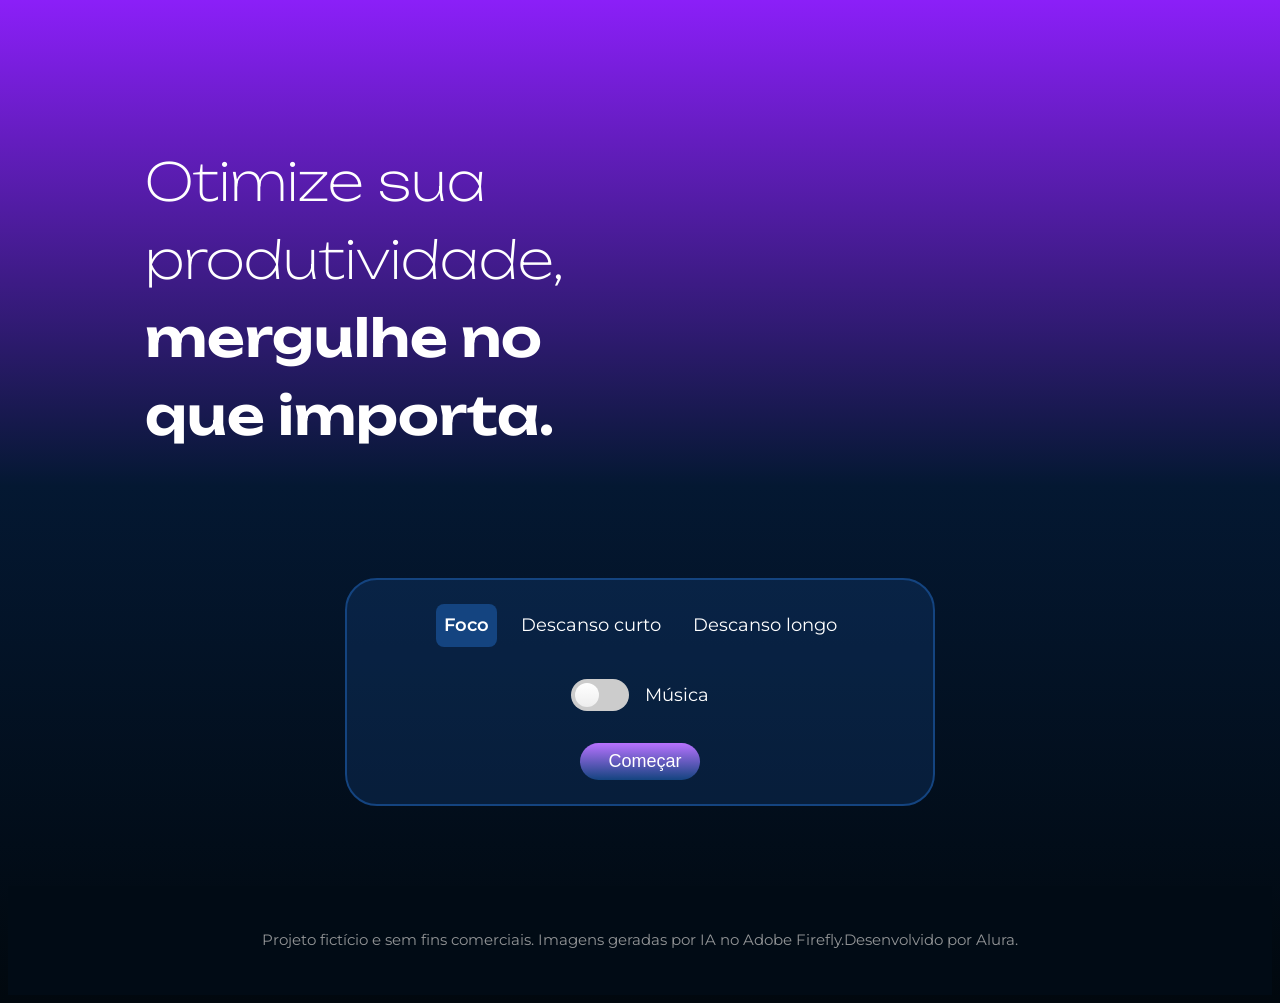
==== index.html @ 390fabea "atualização de projeto" ====
<!DOCTYPE html>
<html lang="pt-br" data-contexto="foco">

<head>
    <meta charset="UTF-8">
    <meta name="viewport" content="width=device-width, initial-scale=1.0">
    <title>Fokus</title>
    <link rel="shortcut icon" href="./imagens/favicon.ico" type="image/x-icon">
    <link rel="stylesheet" href="https://cdnjs.cloudflare.com/ajax/libs/meyer-reset/2.0/reset.min.css"
        integrity="sha512-NmLkDIU1C/C88wi324HBc+S2kLhi08PN5GDeUVVVC/BVt/9Izdsc9SVeVfA1UZbY3sHUlDSyRXhCzHfr6hmPPw=="
        crossorigin="anonymous" referrerpolicy="no-referrer" />
    <link rel="preconnect" href="https://fonts.googleapis.com">
    <link rel="preconnect" href="https://fonts.gstatic.com" crossorigin>
    <link
        href="https://fonts.googleapis.com/css2?family=Montserrat:ital,wght@0,100;0,200;0,300;0,400;0,500;0,600;0,700;0,800;0,900;1,100;1,200;1,300;1,400;1,500;1,600;1,700;1,800;1,900&family=Prata&family=Unbounded:wght@200;300;400;500;600;700;800;900&display=swap"
        rel="stylesheet">
    <link rel="stylesheet" href="./styles.css">
    <script src="./script.js" defer></script>
</head>

<body>
    <main class="app">
        <header class="app__header">
            <figure class="app__logo-figure">
                <img class="app__logo-image" src="/imagens/logo.png" alt="">
            </figure>
        </header>
        <section class="app__section-banner-container">
            <h1 class="app__title">
                Otimize sua produtividade,<br>
                <strong class="app__title-strong">mergulhe no que importa.</strong>
            </h1>
            <figure class="app__image-figure">
                <img class="app__image" src="/imagens/foco.png" alt="">
            </figure>
        </section>
        <section class="app__section-card-container">
            <div class="app__card">
                <ul class="app__card-list">
                    <li class="app__card-list-item">
                        <button data-contexto="foco" class="app__card-button app__card-button--foco active">Foco</button>
                    </li>
                    <li class="app__card-list-item">
                        <button data-contexto="short" class="app__card-button app__card-button--curto">Descanso curto</button>
                    </li>
                    <li class="app__card-list-item">
                        <button data-contexto="long" class="app__card-button app__card-button--longo">Descanso longo</button>
                    </li>
                </ul>
                <div id="timer" class="app__card-timer"></div>
                <ul class="app__card-list">
                    <li class="app__card-list-item">
                        <label class="toggle">
                            <input class="toggle-checkbox" type="checkbox" id="alternar-musica">
                            <div class="toggle-switch"></div>
                        </label>
                    </li>
                    <li class="app__card-list-item">
                        <label class="app__card-list-label" for="alternar-musica">
                            Música
                        </label>
                    </li>
                </ul>
                <div class="app__card-primary-button-wrapper">
                    <button id="start-pause" class="app__card-primary-button">
                        <img class="app__card-primary-butto-icon" src="/imagens/play_arrow.png" alt="">
                        <span>Começar</span>
                    </button>
                </div>
            </div>
        </section>

        <footer class="app__footer">
            <p class="app__footer-text">
                Projeto fictício e sem fins comerciais. Imagens geradas por IA no Adobe Firefly.Desenvolvido por Alura. 
            </p>
        </footer>
    </main>

</body>

</html>
---- styles.css ----
:root {
    --color-primary: #123456;
    --color-secondary: #FFF;
    --azul-royal: #144480;
    --fundo-card-timer: rgba(20, 68, 128, 0.30);
    --lils: #B872FF;
    --linear-botes: linear-gradient(180deg, #B872FF 0%, #144480 100%);
}

[data-contexto="foco"] {
    --main-bg-color: linear-gradient(180deg, #8B1FF8 0%, #041832 48.44%, #01080E 100%);
}

[data-contexto="descanso-curto"] {
    --main-bg-color: linear-gradient(180deg, #0F725C 0%, #041832 48.44%, #01080E 100%);
}

[data-contexto="descanso-longo"] {
    --main-bg-color: linear-gradient(180deg, #1875E9 0%, #041832 48.44%, #01080E 100%);
}

* {
    box-sizing: border-box;
    max-width: 100%;
}

html {
    background: var(--main-bg-color);
    min-height: 100vh;
    font-size: 10px;
}

body {
    min-height: 100vh;
    background: url("/imagens/pattern.png");
    background-size: cover;
    background-repeat: no-repeat;
}

h1, h2, h3, h4, h5, h6 {
    font-family: 'Unbounded', cursive;
}

.app__logo-figure {
    display: flex;
    justify-content: center;
    padding: 4rem 0;
}

.app__section-banner-container {
    width: 99rem;
    margin: 0 auto;
    display: flex;
    justify-content: space-between;
    align-items: center;
    gap: 4rem;
    flex-wrap: wrap;
}

.app__title {
    line-height: 150%;
    font-size: 5.2rem;
    font-style: normal;
    color: var(--color-secondary);
    font-weight: 200;
    max-width: 46rem;
}

.app__title-strong {
    font-weight: 600;
}

.app__section-card-container {
    display: flex;
    justify-content: center;
}

.app__card {
    border-radius: 3.2rem;
    border: 0.2rem solid var(--azul-royal);
    background: var(--fundo-card-timer);
    padding: 2.4rem;
    margin: 8rem 0;
    width: 59rem;
    max-width: 90%;
}

.app__card-list {
    list-style: none;
    padding: 0;
    margin: 0;
    display: flex;
    align-items: center;
    justify-content: center;
    gap: 1.6rem;
}

.app__card-button {
    font-family: Montserrat;
    font-size: 1.8rem;
    font-style: normal;
    font-weight: 400;
    line-height: 150%;
    background: none;
    padding: 0.8rem;
    color: var(--color-secondary);
    border: none;
    cursor: pointer;
    outline: inherit;
}

.app__card-button.active {
    border-radius: 0.8rem;
    background: var(--azul-royal);
    font-weight: 600;
}

.app__card-timer {
    color: var(--color-secondary);
    text-align: center;
    font-family: Unbounded;
    font-size: 12rem;
    font-style: normal;
    font-weight: 700;
    line-height: normal;
    margin: 3.2rem;
    text-align: center;
}

.app__card-list-label {
    color: var(--color-secondary);
    font-family: Montserrat;
    font-size: 1.8rem;
    font-style: normal;
    font-weight: 400;
}

.app__card-primary-button-wrapper {
    display: flex;
    align-items: center;
    justify-content: center;
}

.app__card-primary-button {
    padding: 0.8rem;
    width: 12rem;
    color: var(--color-secondary);
    border: none;
    cursor: pointer;
    outline: inherit;
    border-radius: 3.2rem;
    background: var(--linear-botes);
    margin-top: 3.2rem;
    font-size: 1.8rem;
    display: flex;
    align-items: center;
    justify-content: center;
    gap: 1rem;
}

.app__footer {
    display: flex;
    width: 100%;
    padding: 2.8rem 6rem;
    justify-content: center;
    align-items: center;
    background: #010B15;
}

.app__footer-text {
    color: rgba(182, 182, 182, 0.8);
    text-align: center;
    font-family: Montserrat;
    font-size: 1.5rem;
    font-style: normal;
    font-weight: 400;
    line-height: 150%;
}

/* toggle */
.toggle {
    cursor: pointer;
    display: inline-block;
}

.toggle-switch {
    display: inline-block;
    background: #ccc;
    border-radius: 1.6rem;
    width: 5.8rem;
    height: 3.2rem;
    position: relative;
    vertical-align: middle;
    transition: background 0.25s;
}

.toggle-switch:before, .toggle-switch:after {
    content: "";
}

.toggle-switch:before {
    display: block;
    background: linear-gradient(to bottom, #fff 0%, #eee 100%);
    border-radius: 50%;
    width: 2.4rem;
    height: 2.4rem;
    position: absolute;
    top: 0.4rem;
    left: 0.4rem;
    transition: left 0.25s;
}

.toggle:hover .toggle-switch:before {
    background: linear-gradient(to bottom, #fff 0%, #fff 100%);
}

.toggle-checkbox:checked + .toggle-switch {
    background: var(--lils);
}

.toggle-checkbox:checked + .toggle-switch:before {
    left: 3rem;
}

.toggle-checkbox {
    position: absolute;
    visibility: hidden;
}


@media (max-width: 1024px) and (min-width: 768px) {
    .app__section-banner-container {
        width: 48rem;
    }
}


@media (max-width: 767px) {
    .app__section-banner-container {
        width: 32rem;
    }

    .app__title {
        font-size: 2.6rem;
    }

    .app__card-timer {
        font-size: 6rem;
    }
}
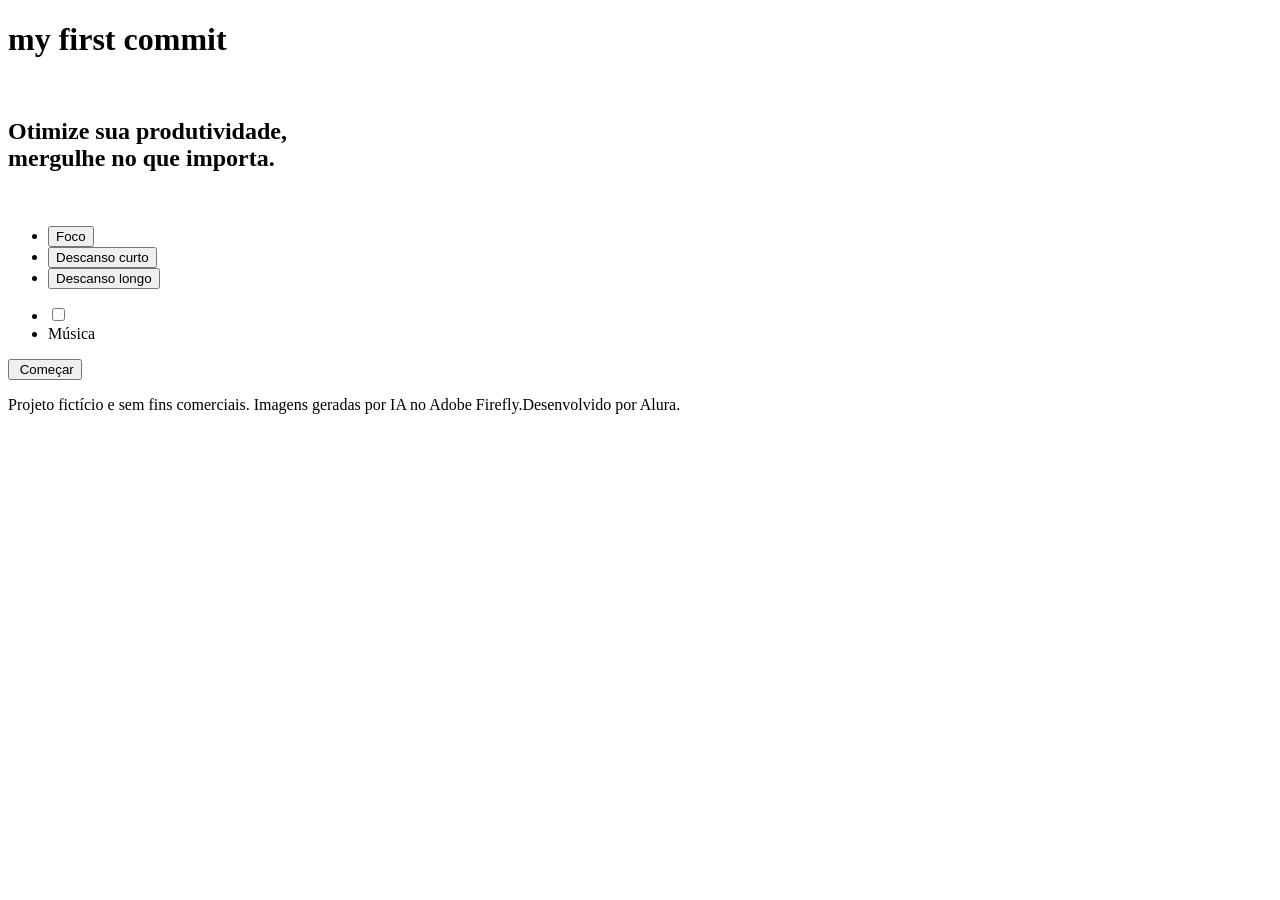
==== commit 6fed5c4c: "my first commit" ====
--- a/index.html
+++ b/index.html
@@ -5,6 +5,7 @@
     <meta charset="UTF-8">
     <meta name="viewport" content="width=device-width, initial-scale=1.0">
     <title>Fokus</title>
+    <h1>my first commit</h1>
     <link rel="shortcut icon" href="./imagens/favicon.ico" type="image/x-icon">
     <link rel="stylesheet" href="https://cdnjs.cloudflare.com/ajax/libs/meyer-reset/2.0/reset.min.css"
         integrity="sha512-NmLkDIU1C/C88wi324HBc+S2kLhi08PN5GDeUVVVC/BVt/9Izdsc9SVeVfA1UZbY3sHUlDSyRXhCzHfr6hmPPw=="
@@ -15,7 +16,6 @@
         href="https://fonts.googleapis.com/css2?family=Montserrat:ital,wght@0,100;0,200;0,300;0,400;0,500;0,600;0,700;0,800;0,900;1,100;1,200;1,300;1,400;1,500;1,600;1,700;1,800;1,900&family=Prata&family=Unbounded:wght@200;300;400;500;600;700;800;900&display=swap"
         rel="stylesheet">
     <link rel="stylesheet" href="./styles.css">
-    <script src="./script.js" defer></script>
 </head>
 
 <body>
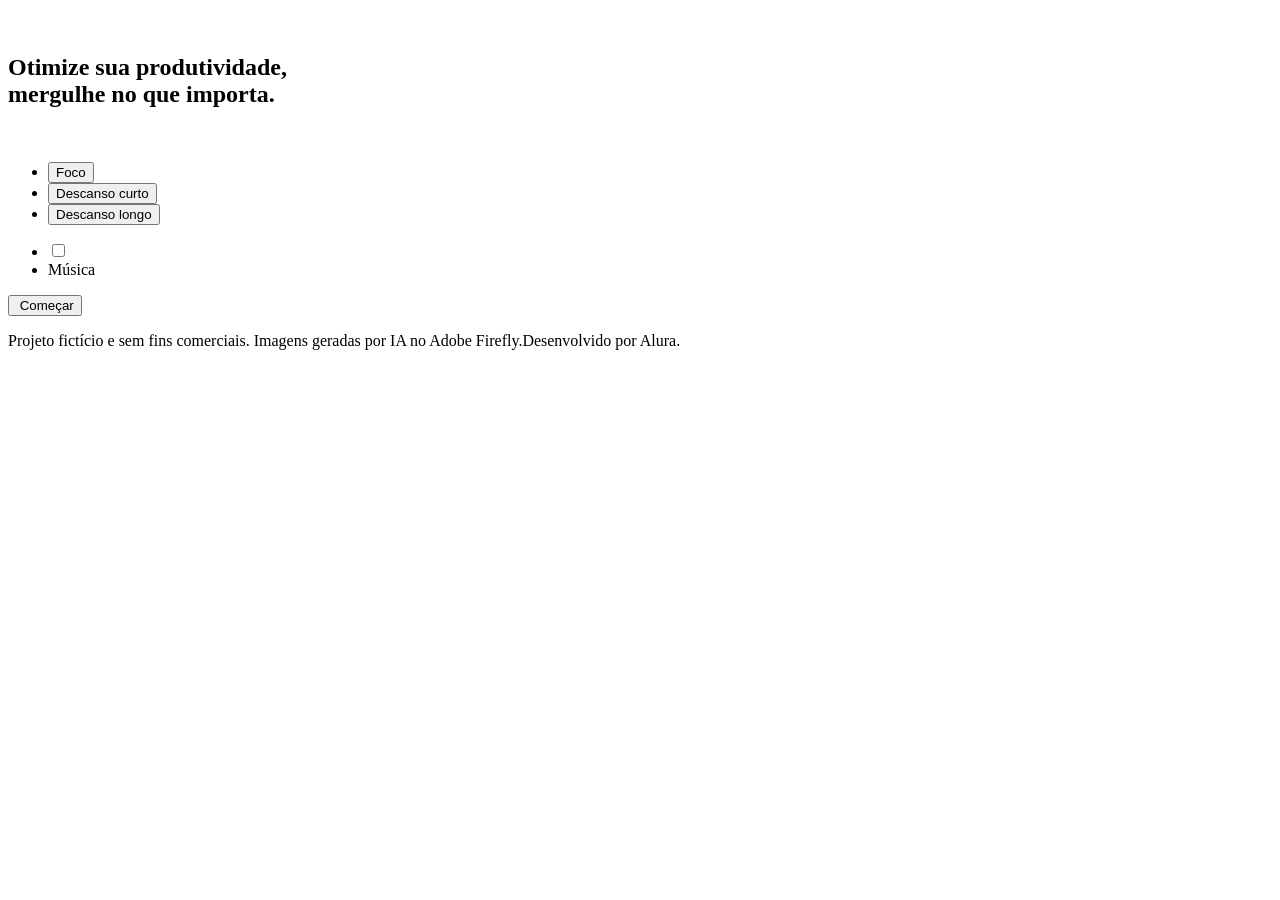
==== commit c3a2af3c: "created script.js" ====
--- a/index.html
+++ b/index.html
@@ -5,7 +5,6 @@
     <meta charset="UTF-8">
     <meta name="viewport" content="width=device-width, initial-scale=1.0">
     <title>Fokus</title>
-    <h1>my first commit</h1>
     <link rel="shortcut icon" href="./imagens/favicon.ico" type="image/x-icon">
     <link rel="stylesheet" href="https://cdnjs.cloudflare.com/ajax/libs/meyer-reset/2.0/reset.min.css"
         integrity="sha512-NmLkDIU1C/C88wi324HBc+S2kLhi08PN5GDeUVVVC/BVt/9Izdsc9SVeVfA1UZbY3sHUlDSyRXhCzHfr6hmPPw=="
@@ -16,6 +15,7 @@
         href="https://fonts.googleapis.com/css2?family=Montserrat:ital,wght@0,100;0,200;0,300;0,400;0,500;0,600;0,700;0,800;0,900;1,100;1,200;1,300;1,400;1,500;1,600;1,700;1,800;1,900&family=Prata&family=Unbounded:wght@200;300;400;500;600;700;800;900&display=swap"
         rel="stylesheet">
     <link rel="stylesheet" href="./styles.css">
+    <script src="./script.js" defer></script>
 </head>
 
 <body>
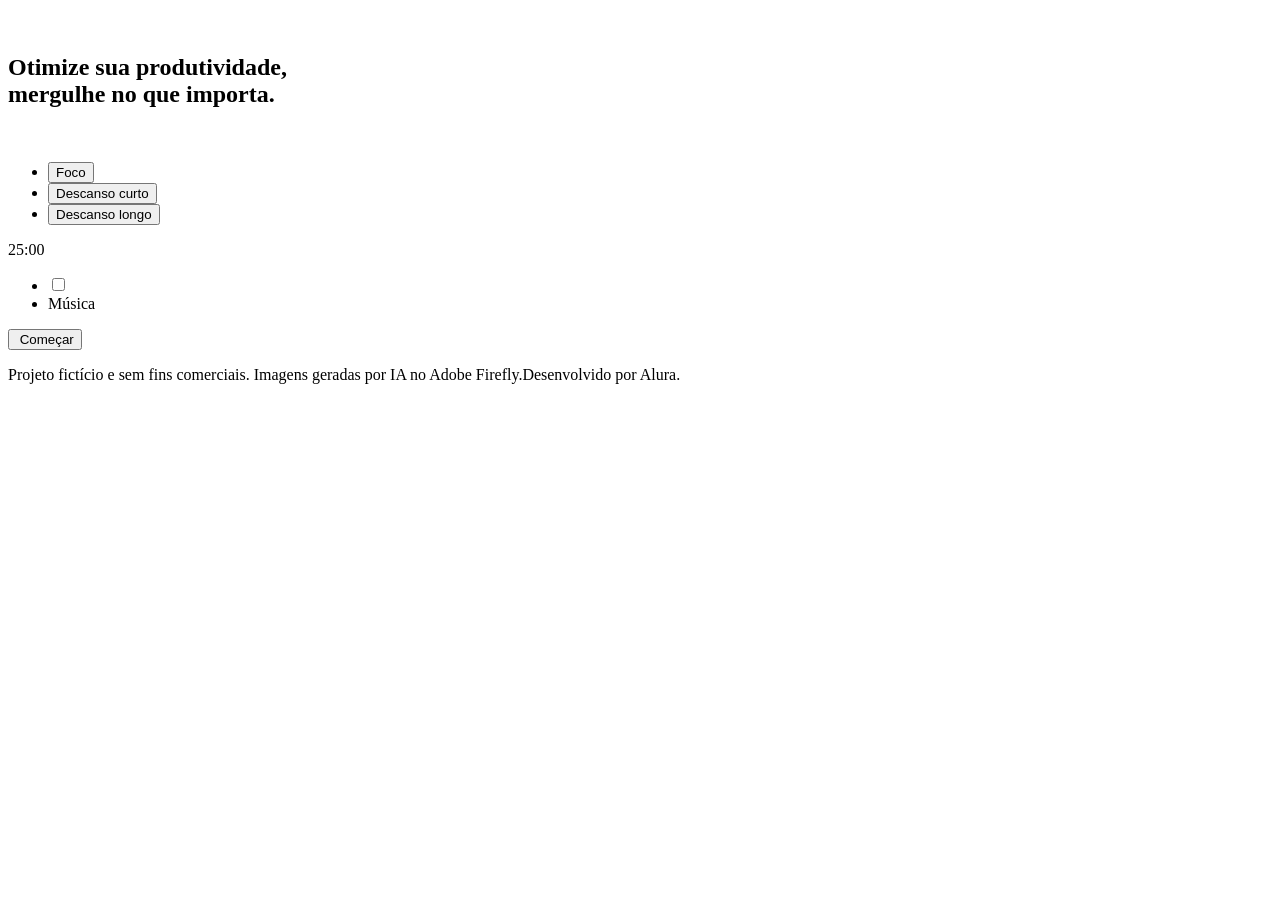
==== commit edb58294: "Implementações da transição de telas, audio, audios de play e pause" ====
--- a/index.html
+++ b/index.html
@@ -1,82 +1,112 @@
 <!DOCTYPE html>
 <html lang="pt-br" data-contexto="foco">
+  <head>
+    <meta charset="UTF-8" />
+    <meta name="viewport" content="width=device-width, initial-scale=1.0" />
+    <title>Fokus</title>
+    <link
+      rel="shortcut icon"
+      href="./imagens/favicon.ico"
+      type="image/x-icon"
+    />
+    <link
+      rel="stylesheet"
+      href="https://cdnjs.cloudflare.com/ajax/libs/meyer-reset/2.0/reset.min.css"
+      integrity="sha512-NmLkDIU1C/C88wi324HBc+S2kLhi08PN5GDeUVVVC/BVt/9Izdsc9SVeVfA1UZbY3sHUlDSyRXhCzHfr6hmPPw=="
+      crossorigin="anonymous"
+      referrerpolicy="no-referrer"
+    />
+    <link rel="preconnect" href="https://fonts.googleapis.com" />
+    <link rel="preconnect" href="https://fonts.gstatic.com" crossorigin />
+    <link
+      href="https://fonts.googleapis.com/css2?family=Montserrat:ital,wght@0,100;0,200;0,300;0,400;0,500;0,600;0,700;0,800;0,900;1,100;1,200;1,300;1,400;1,500;1,600;1,700;1,800;1,900&family=Prata&family=Unbounded:wght@200;300;400;500;600;700;800;900&display=swap"
+      rel="stylesheet"
+    />
+    <link rel="stylesheet" href="./styles.css" />
+    <script src="script.js" defer></script>
+  </head>
 
-<head>
-    <meta charset="UTF-8">
-    <meta name="viewport" content="width=device-width, initial-scale=1.0">
-    <title>Fokus</title>
-    <link rel="shortcut icon" href="./imagens/favicon.ico" type="image/x-icon">
-    <link rel="stylesheet" href="https://cdnjs.cloudflare.com/ajax/libs/meyer-reset/2.0/reset.min.css"
-        integrity="sha512-NmLkDIU1C/C88wi324HBc+S2kLhi08PN5GDeUVVVC/BVt/9Izdsc9SVeVfA1UZbY3sHUlDSyRXhCzHfr6hmPPw=="
-        crossorigin="anonymous" referrerpolicy="no-referrer" />
-    <link rel="preconnect" href="https://fonts.googleapis.com">
-    <link rel="preconnect" href="https://fonts.gstatic.com" crossorigin>
-    <link
-        href="https://fonts.googleapis.com/css2?family=Montserrat:ital,wght@0,100;0,200;0,300;0,400;0,500;0,600;0,700;0,800;0,900;1,100;1,200;1,300;1,400;1,500;1,600;1,700;1,800;1,900&family=Prata&family=Unbounded:wght@200;300;400;500;600;700;800;900&display=swap"
-        rel="stylesheet">
-    <link rel="stylesheet" href="./styles.css">
-    <script src="./script.js" defer></script>
-</head>
+  <body>
+    <main class="app">
+      <header class="app__header">
+        <figure class="app__logo-figure">
+          <img class="app__logo-image" src="/imagens/logo.png" alt="" />
+        </figure>
+      </header>
+      <section class="app__section-banner-container">
+        <h1 class="app__title">
+          Otimize sua produtividade,<br />
+          <strong class="app__title-strong">mergulhe no que importa.</strong>
+        </h1>
+        <figure class="app__image-figure">
+          <img class="app__image" src="/imagens/foco.png" alt="" />
+        </figure>
+      </section>
+      <section class="app__section-card-container">
+        <div class="app__card">
+          <ul class="app__card-list">
+            <li class="app__card-list-item">
+              <button
+                data-contexto="foco"
+                class="app__card-button app__card-button--foco active"
+              >
+                Foco
+              </button>
+            </li>
+            <li class="app__card-list-item">
+              <button
+                data-contexto="short"
+                class="app__card-button app__card-button--curto"
+              >
+                Descanso curto
+              </button>
+            </li>
+            <li class="app__card-list-item">
+              <button
+                data-contexto="long"
+                class="app__card-button app__card-button--longo"
+              >
+                Descanso longo
+              </button>
+            </li>
+          </ul>
+          <div id="timer" class="app__card-timer"></div>
+          <ul class="app__card-list">
+            <li class="app__card-list-item">
+              <label class="toggle">
+                <input
+                  class="toggle-checkbox"
+                  type="checkbox"
+                  id="alternar-musica"
+                />
+                <div class="toggle-switch"></div>
+              </label>
+            </li>
+            <li class="app__card-list-item">
+              <label class="app__card-list-label" for="alternar-musica">
+                Música
+              </label>
+            </li>
+          </ul>
+          <div class="app__card-primary-button-wrapper">
+            <button id="start-pause" class="app__card-primary-button">
+              <img
+                class="app__card-primary-butto-icon"
+                src="/imagens/play_arrow.png"
+                alt=""
+              />
+              <span>Começar</span>
+            </button>
+          </div>
+        </div>
+      </section>
 
-<body>
-    <main class="app">
-        <header class="app__header">
-            <figure class="app__logo-figure">
-                <img class="app__logo-image" src="/imagens/logo.png" alt="">
-            </figure>
-        </header>
-        <section class="app__section-banner-container">
-            <h1 class="app__title">
-                Otimize sua produtividade,<br>
-                <strong class="app__title-strong">mergulhe no que importa.</strong>
-            </h1>
-            <figure class="app__image-figure">
-                <img class="app__image" src="/imagens/foco.png" alt="">
-            </figure>
-        </section>
-        <section class="app__section-card-container">
-            <div class="app__card">
-                <ul class="app__card-list">
-                    <li class="app__card-list-item">
-                        <button data-contexto="foco" class="app__card-button app__card-button--foco active">Foco</button>
-                    </li>
-                    <li class="app__card-list-item">
-                        <button data-contexto="short" class="app__card-button app__card-button--curto">Descanso curto</button>
-                    </li>
-                    <li class="app__card-list-item">
-                        <button data-contexto="long" class="app__card-button app__card-button--longo">Descanso longo</button>
-                    </li>
-                </ul>
-                <div id="timer" class="app__card-timer"></div>
-                <ul class="app__card-list">
-                    <li class="app__card-list-item">
-                        <label class="toggle">
-                            <input class="toggle-checkbox" type="checkbox" id="alternar-musica">
-                            <div class="toggle-switch"></div>
-                        </label>
-                    </li>
-                    <li class="app__card-list-item">
-                        <label class="app__card-list-label" for="alternar-musica">
-                            Música
-                        </label>
-                    </li>
-                </ul>
-                <div class="app__card-primary-button-wrapper">
-                    <button id="start-pause" class="app__card-primary-button">
-                        <img class="app__card-primary-butto-icon" src="/imagens/play_arrow.png" alt="">
-                        <span>Começar</span>
-                    </button>
-                </div>
-            </div>
-        </section>
-
-        <footer class="app__footer">
-            <p class="app__footer-text">
-                Projeto fictício e sem fins comerciais. Imagens geradas por IA no Adobe Firefly.Desenvolvido por Alura. 
-            </p>
-        </footer>
+      <footer class="app__footer">
+        <p class="app__footer-text">
+          Projeto fictício e sem fins comerciais. Imagens geradas por IA no
+          Adobe Firefly.Desenvolvido por Alura.
+        </p>
+      </footer>
     </main>
-
-</body>
-
-</html>+  </body>
+</html>
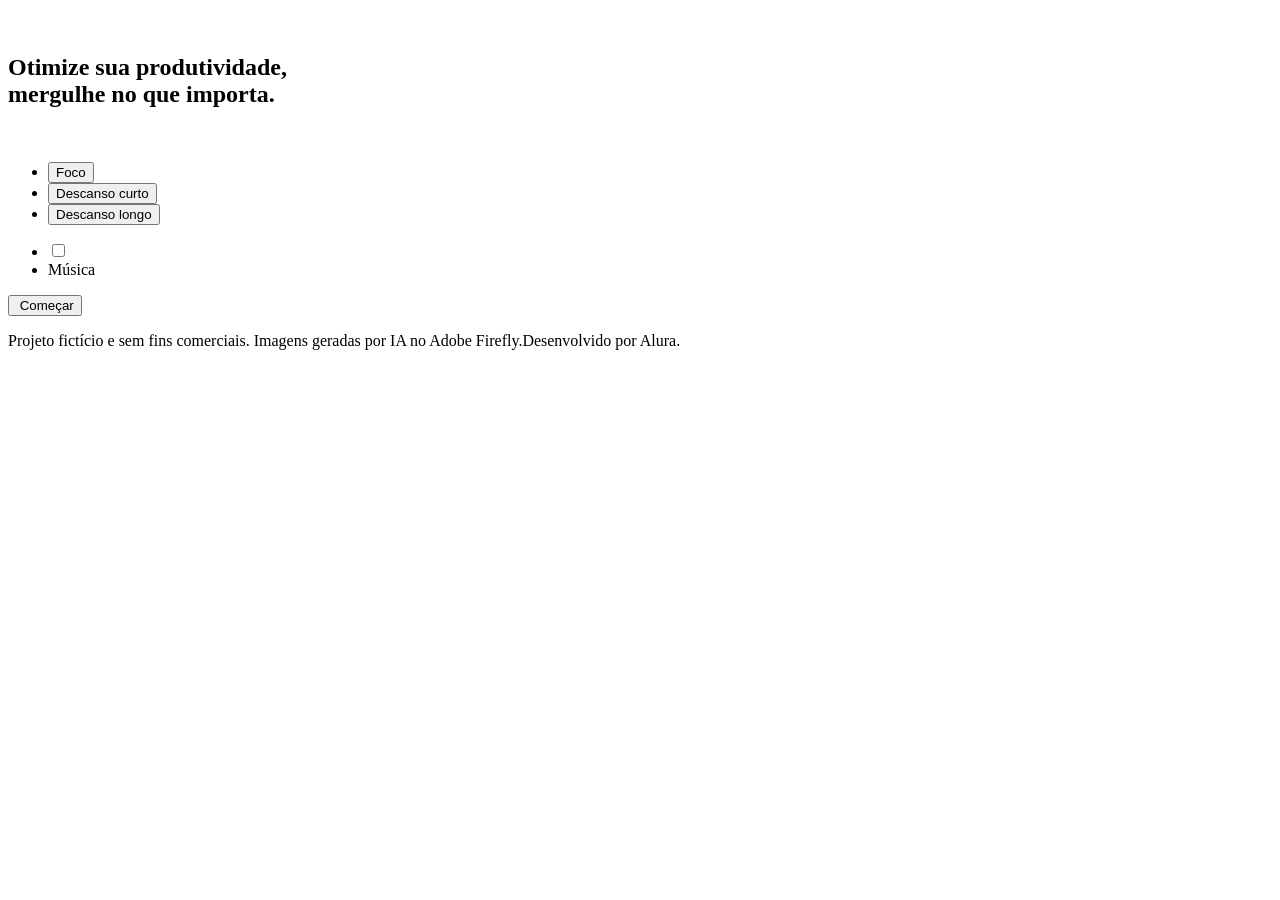
==== commit 21091478: "Merge b042ab4ae86bd369f9539ea184e693fd0d178677 into c22c317eb7e699fe842290350b04b2a71d8196fc" ====
--- a/index.html
+++ b/index.html
@@ -1,112 +1,83 @@
 <!DOCTYPE html>
 <html lang="pt-br" data-contexto="foco">
-  <head>
-    <meta charset="UTF-8" />
-    <meta name="viewport" content="width=device-width, initial-scale=1.0" />
+
+<head>
+    <meta charset="UTF-8">
+    <meta name="viewport" content="width=device-width, initial-scale=1.0">
     <title>Fokus</title>
+    <link rel="shortcut icon" href="./imagens/favicon.ico" type="image/x-icon">
+    <link rel="stylesheet" href="https://cdnjs.cloudflare.com/ajax/libs/meyer-reset/2.0/reset.min.css"
+        integrity="sha512-NmLkDIU1C/C88wi324HBc+S2kLhi08PN5GDeUVVVC/BVt/9Izdsc9SVeVfA1UZbY3sHUlDSyRXhCzHfr6hmPPw=="
+        crossorigin="anonymous" referrerpolicy="no-referrer" />
+    <link rel="preconnect" href="https://fonts.googleapis.com">
+    <link rel="preconnect" href="https://fonts.gstatic.com" crossorigin>
     <link
-      rel="shortcut icon"
-      href="./imagens/favicon.ico"
-      type="image/x-icon"
-    />
-    <link
-      rel="stylesheet"
-      href="https://cdnjs.cloudflare.com/ajax/libs/meyer-reset/2.0/reset.min.css"
-      integrity="sha512-NmLkDIU1C/C88wi324HBc+S2kLhi08PN5GDeUVVVC/BVt/9Izdsc9SVeVfA1UZbY3sHUlDSyRXhCzHfr6hmPPw=="
-      crossorigin="anonymous"
-      referrerpolicy="no-referrer"
-    />
-    <link rel="preconnect" href="https://fonts.googleapis.com" />
-    <link rel="preconnect" href="https://fonts.gstatic.com" crossorigin />
-    <link
-      href="https://fonts.googleapis.com/css2?family=Montserrat:ital,wght@0,100;0,200;0,300;0,400;0,500;0,600;0,700;0,800;0,900;1,100;1,200;1,300;1,400;1,500;1,600;1,700;1,800;1,900&family=Prata&family=Unbounded:wght@200;300;400;500;600;700;800;900&display=swap"
-      rel="stylesheet"
-    />
-    <link rel="stylesheet" href="./styles.css" />
-    <script src="script.js" defer></script>
-  </head>
+        href="https://fonts.googleapis.com/css2?family=Montserrat:ital,wght@0,100;0,200;0,300;0,400;0,500;0,600;0,700;0,800;0,900;1,100;1,200;1,300;1,400;1,500;1,600;1,700;1,800;1,900&family=Prata&family=Unbounded:wght@200;300;400;500;600;700;800;900&display=swap"
+        rel="stylesheet">
+    <link rel="stylesheet" href="./styles.css">
+    <script src="./script.js" defer></script>
+    <script src="./exercicios/capturaElementos.js" defer></script>
+</head>
 
-  <body>
+<body>
     <main class="app">
-      <header class="app__header">
-        <figure class="app__logo-figure">
-          <img class="app__logo-image" src="/imagens/logo.png" alt="" />
-        </figure>
-      </header>
-      <section class="app__section-banner-container">
-        <h1 class="app__title">
-          Otimize sua produtividade,<br />
-          <strong class="app__title-strong">mergulhe no que importa.</strong>
-        </h1>
-        <figure class="app__image-figure">
-          <img class="app__image" src="/imagens/foco.png" alt="" />
-        </figure>
-      </section>
-      <section class="app__section-card-container">
-        <div class="app__card">
-          <ul class="app__card-list">
-            <li class="app__card-list-item">
-              <button
-                data-contexto="foco"
-                class="app__card-button app__card-button--foco active"
-              >
-                Foco
-              </button>
-            </li>
-            <li class="app__card-list-item">
-              <button
-                data-contexto="short"
-                class="app__card-button app__card-button--curto"
-              >
-                Descanso curto
-              </button>
-            </li>
-            <li class="app__card-list-item">
-              <button
-                data-contexto="long"
-                class="app__card-button app__card-button--longo"
-              >
-                Descanso longo
-              </button>
-            </li>
-          </ul>
-          <div id="timer" class="app__card-timer"></div>
-          <ul class="app__card-list">
-            <li class="app__card-list-item">
-              <label class="toggle">
-                <input
-                  class="toggle-checkbox"
-                  type="checkbox"
-                  id="alternar-musica"
-                />
-                <div class="toggle-switch"></div>
-              </label>
-            </li>
-            <li class="app__card-list-item">
-              <label class="app__card-list-label" for="alternar-musica">
-                Música
-              </label>
-            </li>
-          </ul>
-          <div class="app__card-primary-button-wrapper">
-            <button id="start-pause" class="app__card-primary-button">
-              <img
-                class="app__card-primary-butto-icon"
-                src="/imagens/play_arrow.png"
-                alt=""
-              />
-              <span>Começar</span>
-            </button>
-          </div>
-        </div>
-      </section>
+        <header class="app__header">
+            <figure class="app__logo-figure">
+                <img class="app__logo-image" src="./imagens/logo.png" alt="">
+            </figure>
+        </header>
+        <section class="app__section-banner-container">
+            <h1 class="app__title">
+                Otimize sua produtividade,<br>
+                <strong class="app__title-strong">mergulhe no que importa.</strong>
+            </h1>
+            <figure class="app__image-figure">
+                <img class="app__image" src="./imagens/foco.png" alt="">
+            </figure>
+        </section>
+        <section class="app__section-card-container">
+            <div class="app__card">
+                <ul class="app__card-list">
+                    <li class="app__card-list-item">
+                        <button data-contexto="foco" class="app__card-button app__card-button--foco active">Foco</button>
+                    </li>
+                    <li class="app__card-list-item">
+                        <button data-contexto="short" class="app__card-button app__card-button--curto">Descanso curto</button>
+                    </li>
+                    <li class="app__card-list-item">
+                        <button data-contexto="long" class="app__card-button app__card-button--longo">Descanso longo</button>
+                    </li>
+                </ul>
+                <div id="timer" class="app__card-timer"></div>
+                <ul class="app__card-list">
+                    <li class="app__card-list-item">
+                        <label class="toggle">
+                            <input class="toggle-checkbox" type="checkbox" id="alternar-musica">
+                            <div class="toggle-switch"></div>
+                        </label>
+                    </li>
+                    <li class="app__card-list-item">
+                        <label class="app__card-list-label" for="alternar-musica">
+                            Música
+                        </label>
+                    </li>
+                </ul>
+                <div class="app__card-primary-button-wrapper">
+                    <button id="start-pause" class="app__card-primary-button">
+                        <img class="app__card-primary-butto-icon" src="./imagens/play_arrow.png" alt="">
+                        <span>Começar</span>
+                    </button>
+                </div>
+            </div>
+        </section>
 
-      <footer class="app__footer">
-        <p class="app__footer-text">
-          Projeto fictício e sem fins comerciais. Imagens geradas por IA no
-          Adobe Firefly.Desenvolvido por Alura.
-        </p>
-      </footer>
+        <footer class="app__footer">
+            <p class="app__footer-text">
+                Projeto fictício e sem fins comerciais. Imagens geradas por IA no Adobe Firefly.Desenvolvido por Alura. 
+            </p>
+        </footer>
     </main>
-  </body>
-</html>
+
+</body>
+
+</html>
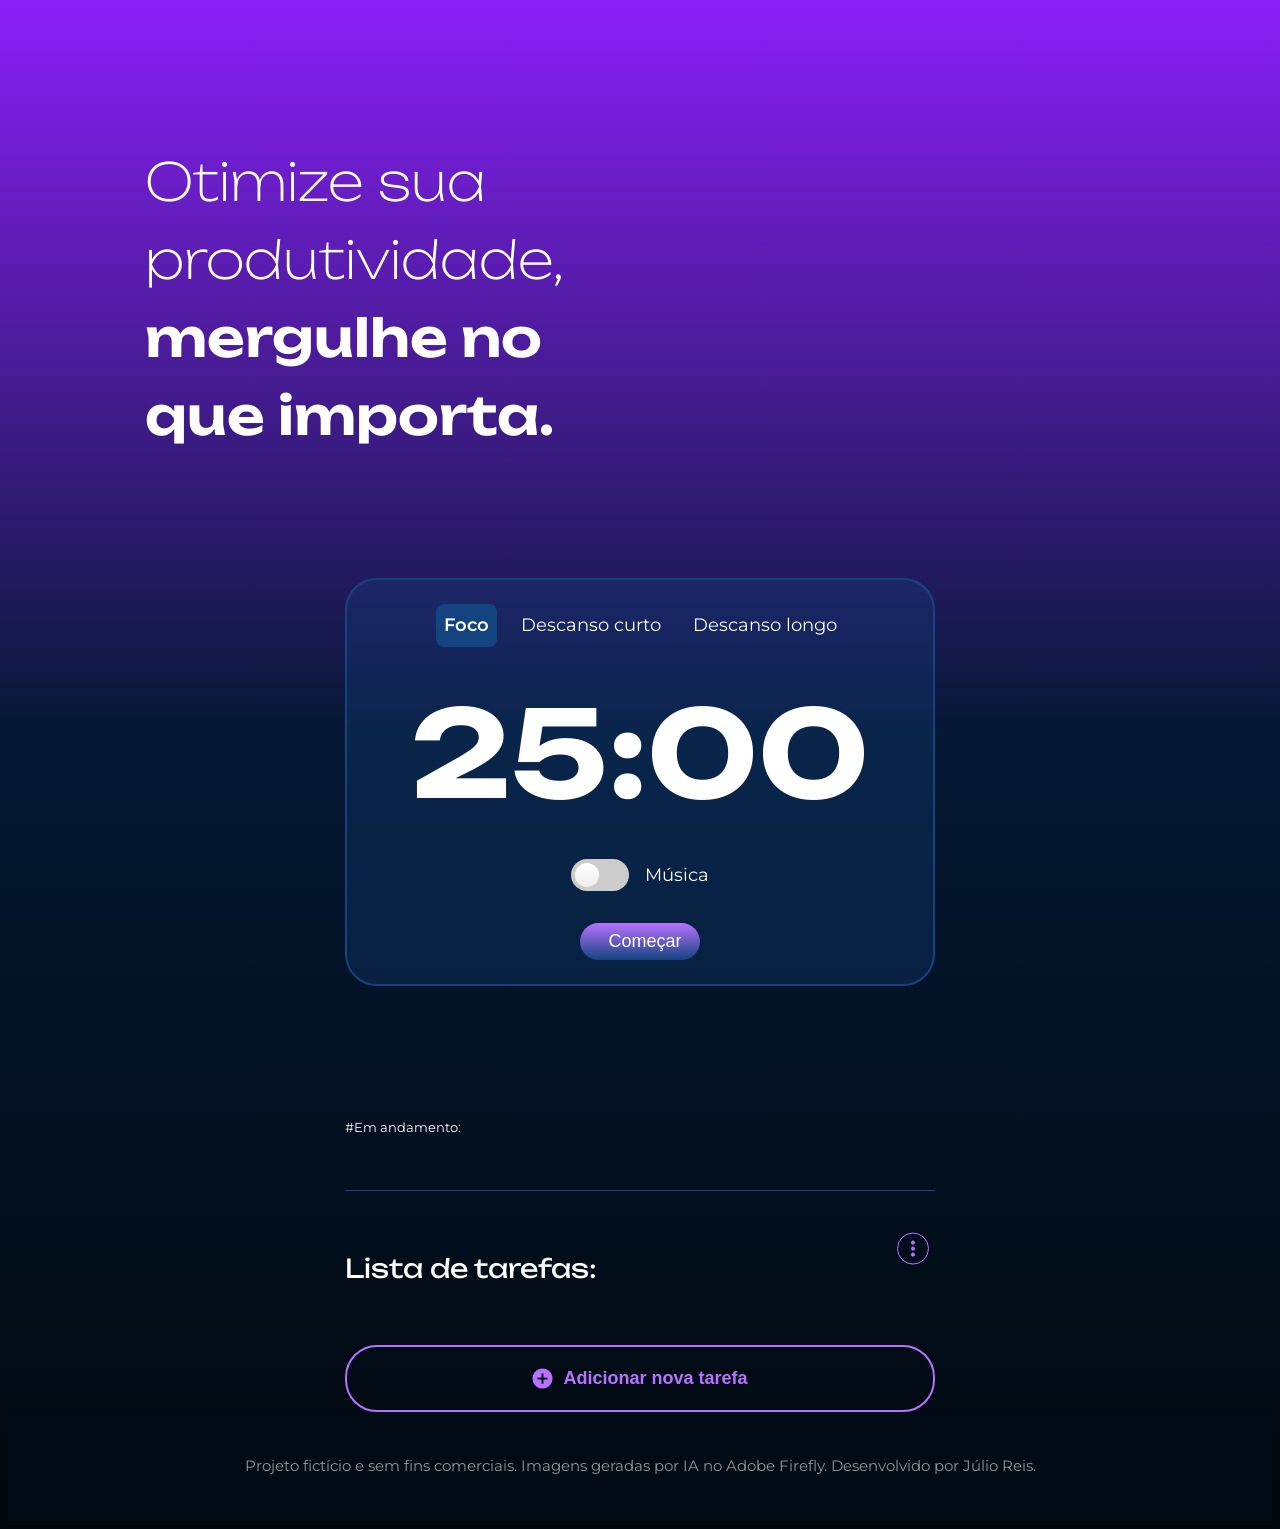
==== commit 03f66327: "Merge 1bf6c7919e1b239f648aa0d454a48bd7ee193d31 into c22c317eb7e699fe842290350b04b2a71d8196fc" ====
--- a/index.html
+++ b/index.html
@@ -1,83 +1,186 @@
-<!DOCTYPE html>
+<!doctype html>
 <html lang="pt-br" data-contexto="foco">
+  <head>
+    <meta charset="UTF-8" />
+    <meta name="viewport" content="width=device-width, initial-scale=1.0" />
+    <title>Fokus</title>
+    <link
+      rel="shortcut icon"
+      href="./imagens/favicon.ico"
+      type="image/x-icon"
+    />
+    <link
+      rel="stylesheet"
+      href="https://cdnjs.cloudflare.com/ajax/libs/meyer-reset/2.0/reset.min.css"
+      integrity="sha512-NmLkDIU1C/C88wi324HBc+S2kLhi08PN5GDeUVVVC/BVt/9Izdsc9SVeVfA1UZbY3sHUlDSyRXhCzHfr6hmPPw=="
+      crossorigin="anonymous"
+      referrerpolicy="no-referrer"
+    />
+    <link rel="preconnect" href="https://fonts.googleapis.com" />
+    <link rel="preconnect" href="https://fonts.gstatic.com" crossorigin />
+    <link
+      href="https://fonts.googleapis.com/css2?family=Montserrat:ital,wght@0,100;0,200;0,300;0,400;0,500;0,600;0,700;0,800;0,900;1,100;1,200;1,300;1,400;1,500;1,600;1,700;1,800;1,900&family=Prata&family=Unbounded:wght@200;300;400;500;600;700;800;900&display=swap"
+      rel="stylesheet"
+    />
+    <link rel="stylesheet" href="./styles.css" />
+    <script src="./script.js" defer></script>
+    <script src="./script-crud.js" defer></script>  
+  </head>
 
-<head>
-    <meta charset="UTF-8">
-    <meta name="viewport" content="width=device-width, initial-scale=1.0">
-    <title>Fokus</title>
-    <link rel="shortcut icon" href="./imagens/favicon.ico" type="image/x-icon">
-    <link rel="stylesheet" href="https://cdnjs.cloudflare.com/ajax/libs/meyer-reset/2.0/reset.min.css"
-        integrity="sha512-NmLkDIU1C/C88wi324HBc+S2kLhi08PN5GDeUVVVC/BVt/9Izdsc9SVeVfA1UZbY3sHUlDSyRXhCzHfr6hmPPw=="
-        crossorigin="anonymous" referrerpolicy="no-referrer" />
-    <link rel="preconnect" href="https://fonts.googleapis.com">
-    <link rel="preconnect" href="https://fonts.gstatic.com" crossorigin>
-    <link
-        href="https://fonts.googleapis.com/css2?family=Montserrat:ital,wght@0,100;0,200;0,300;0,400;0,500;0,600;0,700;0,800;0,900;1,100;1,200;1,300;1,400;1,500;1,600;1,700;1,800;1,900&family=Prata&family=Unbounded:wght@200;300;400;500;600;700;800;900&display=swap"
-        rel="stylesheet">
-    <link rel="stylesheet" href="./styles.css">
-    <script src="./script.js" defer></script>
-    <script src="./exercicios/capturaElementos.js" defer></script>
-</head>
+  <body>
+    <main class="app">
+      <header class="app__header">
+        <figure class="app__logo-figure">
+          <img class="app__logo-image" src="./imagens/logo.png" alt="" />
+        </figure>
+      </header>
+      
+      <section class="app__section-banner-container">
+        <h1 class="app__title">
+          Otimize sua produtividade,<br />
+          <strong class="app__title-strong">mergulhe no que importa.</strong>
+        </h1>
+        <figure class="app__image-figure">
+          <img class="app__image" src="./imagens/foco.png" alt="" />
+        </figure>
+      </section>
 
-<body>
-    <main class="app">
-        <header class="app__header">
-            <figure class="app__logo-figure">
-                <img class="app__logo-image" src="./imagens/logo.png" alt="">
-            </figure>
-        </header>
-        <section class="app__section-banner-container">
-            <h1 class="app__title">
-                Otimize sua produtividade,<br>
-                <strong class="app__title-strong">mergulhe no que importa.</strong>
-            </h1>
-            <figure class="app__image-figure">
-                <img class="app__image" src="./imagens/foco.png" alt="">
-            </figure>
-        </section>
-        <section class="app__section-card-container">
-            <div class="app__card">
-                <ul class="app__card-list">
-                    <li class="app__card-list-item">
-                        <button data-contexto="foco" class="app__card-button app__card-button--foco active">Foco</button>
-                    </li>
-                    <li class="app__card-list-item">
-                        <button data-contexto="short" class="app__card-button app__card-button--curto">Descanso curto</button>
-                    </li>
-                    <li class="app__card-list-item">
-                        <button data-contexto="long" class="app__card-button app__card-button--longo">Descanso longo</button>
-                    </li>
-                </ul>
-                <div id="timer" class="app__card-timer"></div>
-                <ul class="app__card-list">
-                    <li class="app__card-list-item">
-                        <label class="toggle">
-                            <input class="toggle-checkbox" type="checkbox" id="alternar-musica">
-                            <div class="toggle-switch"></div>
-                        </label>
-                    </li>
-                    <li class="app__card-list-item">
-                        <label class="app__card-list-label" for="alternar-musica">
-                            Música
-                        </label>
-                    </li>
-                </ul>
-                <div class="app__card-primary-button-wrapper">
-                    <button id="start-pause" class="app__card-primary-button">
-                        <img class="app__card-primary-butto-icon" src="./imagens/play_arrow.png" alt="">
-                        <span>Começar</span>
-                    </button>
-                </div>
+      <section class="app__section-card-container">
+        <div class="app__card">
+          <ul class="app__card-list">
+            <li class="app__card-list-item">
+              <button
+                data-contexto="foco"
+                class="app__card-button app__card-button--foco active"
+              >
+                Foco
+              </button>
+            </li>
+            <li class="app__card-list-item">
+              <button
+                data-contexto="short"
+                class="app__card-button app__card-button--curto"
+              >
+                Descanso curto
+              </button>
+            </li>
+            <li class="app__card-list-item">
+              <button
+                data-contexto="long"
+                class="app__card-button app__card-button--longo"
+              >
+                Descanso longo
+              </button>
+            </li>
+          </ul>
+          <div id="timer" class="app__card-timer"></div>
+          <ul class="app__card-list">
+            <li class="app__card-list-item">
+              <label class="toggle">
+                <input
+                  class="toggle-checkbox"
+                  type="checkbox"
+                  id="alternar-musica"
+                />
+                <div class="toggle-switch"></div>
+              </label>
+            </li>
+            <li class="app__card-list-item">
+              <label class="app__card-list-label" for="alternar-musica">
+                Música
+              </label>
+            </li>
+          </ul>
+          <div class="app__card-primary-button-wrapper">
+            <button id="start-pause" class="app__card-primary-button">
+              <img
+                class="app__card-primary-butto-icon"
+                src="./imagens/play_arrow.png"
+                alt=""
+              />
+              <span>Começar</span>
+            </button>
+          </div>
+        </div>
+      </section>
+
+      <section class="app__section-task-container">
+        <div class="app__section-task-content">
+          <header class="app__section-active-task">
+            <p class="app__section-active-task-label">#Em andamento:</p>
+            <p class="app__section-active-task-description"></p>
+          </header>
+          <div class="app__section-task-header">
+            <h2 class="app__section-tasks-heading">Lista de tarefas:</h2>
+            <div class="dropdown-container">
+              <button class="app_button-more">
+                <img src="/imagens/more.svg" alt="" />
+              </button>
+              <ul class="app__section-task-header__ul">
+                <li class="app__section-task-header__li">
+                  <button
+                    class="app__section-task-header__li__button"
+                    id="btn-remover-concluidas"
+                  >
+                    <img src="/imagens/check.svg" alt="" />
+                    Limpar tarefas concluídas
+                  </button>
+                </li>
+                <li class="app__section-task-header__li">
+                  <button
+                    class="app__section-task-header__li__button"
+                    id="btn-remover-todas"
+                  >
+                    <img src="/imagens/trash.svg" alt="" />
+                    Limpar todas as tarefas
+                  </button>
+                </li>
+              </ul>
             </div>
-        </section>
-
-        <footer class="app__footer">
-            <p class="app__footer-text">
-                Projeto fictício e sem fins comerciais. Imagens geradas por IA no Adobe Firefly.Desenvolvido por Alura. 
-            </p>
-        </footer>
+          </div>
+          <ul class="app__section-task-list"></ul>
+          <form class="app__form-add-task hidden" aria-hidden="true">
+            <div class="app__form-field">
+              <label class="app__form-label"> Adicionando tarefa </label>
+              <textarea
+                required
+                rows="4"
+                class="app__form-textarea"
+                placeholder="No que você está trabalhando?"
+              ></textarea>
+            </div>
+            <footer class="app__form-footer">
+              <button
+                type="button"
+                class="app__form-footer__button app__form-footer__button--delete"
+              >
+                <img src="/imagens/delete.png" alt="" /> Deletar
+              </button>
+              <div class="splitter"></div>
+              <button
+                type="button"
+                class="app__form-footer__button app__form-footer__button--cancel"
+              >
+                <img src="/imagens/close.png" alt="" /> Cancelar
+              </button>
+              <button
+                class="app__form-footer__button app__form-footer__button--confirm"
+              >
+                <img src="/imagens/save.png" alt="" /> Salvar
+              </button>
+            </footer>
+          </form>
+          <button class="app__button--add-task">
+            <img src="/imagens/add_circle.png" alt="" /> Adicionar nova tarefa
+          </button>
+        </div>
+      </section>
+      <footer class="app__footer">
+        <p class="app__footer-text">
+          Projeto fictício e sem fins comerciais. Imagens geradas por IA no
+          Adobe Firefly. Desenvolvido por Júlio Reis.
+        </p>
+      </footer>
     </main>
-
-</body>
-
-</html>+  </body>
+</html>
--- a/styles.css
+++ b/styles.css
@@ -0,0 +1,525 @@
+:root {
+    --color-primary: #123456;
+    --color-secondary: #FFF;
+    --azul-royal: #144480;
+    --fundo-card-timer: rgba(20, 68, 128, 0.30);
+    --lils: #B872FF;
+    --linear-botes: linear-gradient(180deg, #B872FF 0%, #144480 100%);
+    --azul-profundo: #01080E;
+    --fundo-card: rgba(255, 255, 255, 0.50);
+    --fundo-card-concludo: rgba(0, 244, 191, 0.40);
+}
+
+[data-contexto="foco"] {
+    --main-bg-color: linear-gradient(180deg, #8B1FF8 0%, #041832 48.44%, #01080E 100%);
+}
+
+[data-contexto="descanso-curto"] {
+    --main-bg-color: linear-gradient(180deg, #0F725C 0%, #041832 48.44%, #01080E 100%);
+}
+
+[data-contexto="descanso-longo"] {
+    --main-bg-color: linear-gradient(180deg, #1875E9 0%, #041832 48.44%, #01080E 100%);
+}
+
+* {
+    box-sizing: border-box;
+    max-width: 100%;
+}
+
+html {
+    background: var(--main-bg-color);
+    min-height: 100vh;
+    font-size: 10px;
+}
+
+body {
+    min-height: 100vh;
+    background: url("/imagens/pattern.png");
+    background-size: cover;
+    background-repeat: no-repeat;
+}
+
+h1, h2, h3, h4, h5, h6 {
+    font-family: 'Unbounded', cursive;
+}
+
+.app__logo-figure {
+    display: flex;
+    justify-content: center;
+    padding: 4rem 0;
+}
+
+.app__section-banner-container {
+    width: 99rem;
+    margin: 0 auto;
+    display: flex;
+    justify-content: space-between;
+    align-items: center;
+    gap: 4rem;
+    flex-wrap: wrap;
+}
+
+.app__title {
+    line-height: 150%;
+    font-size: 5.2rem;
+    font-style: normal;
+    color: var(--color-secondary);
+    font-weight: 200;
+    max-width: 46rem;
+}
+
+.app__title-strong {
+    font-weight: 600;
+}
+
+.app__section-card-container {
+    display: flex;
+    justify-content: center;
+}
+
+.app__card {
+    border-radius: 3.2rem;
+    border: 0.2rem solid var(--azul-royal);
+    background: var(--fundo-card-timer);
+    padding: 2.4rem;
+    margin: 8rem 0;
+    width: 59rem;
+    max-width: 90%;
+}
+
+.app__card-list {
+    list-style: none;
+    padding: 0;
+    margin: 0;
+    display: flex;
+    align-items: center;
+    justify-content: center;
+    gap: 1.6rem;
+}
+
+.app__card-button {
+    font-family: Montserrat;
+    font-size: 1.8rem;
+    font-style: normal;
+    font-weight: 400;
+    line-height: 150%;
+    background: none;
+    padding: 0.8rem;
+    color: var(--color-secondary);
+    border: none;
+    cursor: pointer;
+    outline: inherit;
+}
+
+.app__card-button.active {
+    border-radius: 0.8rem;
+    background: var(--azul-royal);
+    font-weight: 600;
+}
+
+.app__card-timer {
+    color: var(--color-secondary);
+    text-align: center;
+    font-family: Unbounded;
+    font-size: 12rem;
+    font-style: normal;
+    font-weight: 700;
+    line-height: normal;
+    margin: 3.2rem;
+    text-align: center;
+}
+
+.app__card-list-label {
+    color: var(--color-secondary);
+    font-family: Montserrat;
+    font-size: 1.8rem;
+    font-style: normal;
+    font-weight: 400;
+}
+
+.app__card-primary-button-wrapper {
+    display: flex;
+    align-items: center;
+    justify-content: center;
+}
+
+.app__card-primary-button {
+    padding: 0.8rem;
+    width: 12rem;
+    color: var(--color-secondary);
+    border: none;
+    cursor: pointer;
+    outline: inherit;
+    border-radius: 3.2rem;
+    background: var(--linear-botes);
+    margin-top: 3.2rem;
+    font-size: 1.8rem;
+    display: flex;
+    align-items: center;
+    justify-content: center;
+    gap: 1rem;
+}
+
+.app__footer {
+    display: flex;
+    width: 100%;
+    padding: 2.8rem 6rem;
+    justify-content: center;
+    align-items: center;
+    background: #010B15;
+}
+
+.app__footer-text {
+    color: rgba(182, 182, 182, 0.8);
+    text-align: center;
+    font-family: Montserrat;
+    font-size: 1.5rem;
+    font-style: normal;
+    font-weight: 400;
+    line-height: 150%;
+}
+
+/* toggle */
+.toggle {
+    cursor: pointer;
+    display: inline-block;
+}
+
+.toggle-switch {
+    display: inline-block;
+    background: #ccc;
+    border-radius: 1.6rem;
+    width: 5.8rem;
+    height: 3.2rem;
+    position: relative;
+    vertical-align: middle;
+    transition: background 0.25s;
+}
+
+.toggle-switch:before, .toggle-switch:after {
+    content: "";
+}
+
+.toggle-switch:before {
+    display: block;
+    background: linear-gradient(to bottom, #fff 0%, #eee 100%);
+    border-radius: 50%;
+    width: 2.4rem;
+    height: 2.4rem;
+    position: absolute;
+    top: 0.4rem;
+    left: 0.4rem;
+    transition: left 0.25s;
+}
+
+.toggle:hover .toggle-switch:before {
+    background: linear-gradient(to bottom, #fff 0%, #fff 100%);
+}
+
+.toggle-checkbox:checked + .toggle-switch {
+    background: var(--lils);
+}
+
+.toggle-checkbox:checked + .toggle-switch:before {
+    left: 3rem;
+}
+
+.toggle-checkbox {
+    position: absolute;
+    visibility: hidden;
+}
+
+/* fim - toggle */
+
+/* dropdown */
+.dropdown-container {
+    position: relative;
+}
+
+.app__section-task-header__ul {
+    display: none;
+    position: absolute;
+    z-index: 10;
+    top: 100%;
+    right: 0;
+    min-width: 24rem;
+    padding: 1.6rem;
+}
+
+.app__section-task-header__ul:hover,
+.app_button-more:hover ~ .app__section-task-header__ul {
+    display: block;
+    text-align: right;
+    border-radius: 0.8rem;
+    border: 0.2rem solid var(--azul-royal, #144480);
+    background: var(--fundo-modal-2, #1B293B);
+}
+
+.app__section-task-header__li {
+    margin: 1.6rem 0;
+}
+
+.app__section-task-header__li__button {
+    width: 100%;
+    border: none;
+    cursor: pointer;
+    outline: inherit;
+    background-color: transparent;
+    display: flex;
+    align-items: center;
+    justify-content: flex-start;
+    color: #fff;
+    gap: 0.8rem;
+}
+
+/* fim - dropdown */
+
+/* Para Celulares */
+@media (max-width: 767px) {
+    .app__section-banner-container {
+        width: 32rem;
+    }
+
+    .app__title {
+        font-size: 2.6rem;
+    }
+
+    .app__card-timer {
+        font-size: 6rem;
+    }
+
+    .app__section-active-task {
+        gap: 2rem;
+    }
+}
+
+.hidden {
+    display: none;
+}
+
+.app__section-task-container {
+    display: flex;
+    justify-content: center;
+    align-items: center;
+    flex-direction: column;
+}
+
+.app__section-task-content {
+    width: 59rem;
+    max-width: 90%;
+    color: #FFF;
+}
+
+.app__section-active-task {
+    display: flex;
+    align-items: center;
+    flex-wrap: wrap;
+    gap: 6rem;
+    padding: 4rem 0;
+    border-bottom: 1px solid #144480;
+    margin-bottom: 4rem;
+}
+
+.app__form-textarea,
+.app__form-textarea::placeholder {
+    font-size: 2rem;
+    font-style: normal;
+    font-weight: 400;
+    line-height: 150%;
+    white-space: nowrap;
+    font-family: Montserrat;
+}
+
+.app__section-active-task-description {
+    font-family: Montserrat;
+    font-size: 1.8rem;
+    font-style: normal;
+    font-weight: 600;
+    line-height: 150%;
+}
+
+.app__section-tasks-heading {
+    font-size: 2.6rem;
+    font-style: normal;
+    font-weight: 400;
+    line-height: 120%;
+}
+
+.app__section-task-header {
+    display: flex;
+    justify-content: space-between;
+}
+
+.app_button-edit,
+.app_button-more {
+    border: none;
+    cursor: pointer;
+    outline: inherit;
+    background-color: transparent;
+    display: flex;
+    align-items: center;
+}
+
+.app__section-active-task-label {
+    font-family: Montserrat;
+    font-size: 1.25rem;
+    font-style: normal;
+    font-weight: 400;
+    line-height: 150%;
+}
+
+.app__section-task-list {
+    margin-top: 2.4rem;
+    margin-bottom: 4rem;
+}
+
+.app__section-task-list-item {
+    display: flex;
+    justify-content: space-between;
+    align-items: center;
+    gap: 2rem;
+    border-radius: 0.8rem;
+    background: var(--fundo-card);
+    margin-bottom: 0.8rem;
+    padding: 1.6rem;
+    box-sizing: border-box;
+    cursor: pointer;
+}
+
+.app__section-task-list-item-description {
+    flex-grow: 1;
+    margin: 0;
+    font-size: 1.8rem;
+    font-style: normal;
+    font-weight: 600;
+    line-height: 150%;
+    color: var(--azul-profundo);
+    font-family: Montserrat;
+}
+
+.app__section-task-list-item-complete.app__section-task-list-item {
+    background: var(--fundo-card-concludo);
+    cursor: inherit;
+}
+
+.app__section-task-list-item-active.app__section-task-list-item {
+    border: 2px solid #FFF;
+}
+
+.app__section-task-list-item-complete .app__section-task-icon-status circle {
+    fill: #00F4BF;
+}
+
+.app__form-add-task {
+    padding: 1.6rem;
+    border-radius: 0.8rem;
+    background: var(--fundo-card);
+    font-size: 1.8rem;
+    font-style: normal;
+    font-weight: 600;
+    line-height: 150%; 
+    font-family: Montserrat;
+}
+
+.app__form-label {
+    color: var(--azul-profundo);
+    font-family: Unbounded;
+    font-size: 2.6rem;
+    font-style: normal;
+    font-weight: 400;
+    line-height: 120%;
+    display: block;
+    margin-bottom: 3.2rem;
+}
+
+.app__form-textarea {
+    width: 100%;
+    border-radius: 0.8rem;
+    padding: 0.8rem;
+    background: #98A0A8;
+}
+
+.app__form-footer {
+    display: flex;
+    justify-content: space-between;
+    align-items: center;
+    gap: 1.6rem;
+    margin-top: 3.2rem;
+}
+
+.app__form-footer .splitter {
+    flex-grow: 1;
+}
+
+.app__form-footer__button {
+    border: none;
+    cursor: pointer;
+    outline: inherit;
+    background-color: transparent;
+    display: flex;
+    align-items: center;
+    color: var(--azul-profundo);
+    font-family: Montserrat;
+    font-size: 1.8rem;
+    font-style: normal;
+    font-weight: 600;
+    line-height: 150%;
+    gap: 0.8rem;
+}
+
+.app__form-footer__button--confirm {
+    border-radius: 3.2rem;
+    padding: 0.8rem 2.4rem;
+    color: #fff;
+    background: var(--azul-profundo);
+}
+
+.app__button--add-task {
+    border: none;
+    cursor: pointer;
+    outline: inherit;
+    background-color: transparent;
+    display: flex;
+    align-items: center;
+    justify-content: center;
+    gap: 1rem;
+    color: var(--lils);
+    border-radius: 3.2rem;
+    border: 0.2rem solid var(--lils);
+    width: 100%;
+    margin-top: 4rem;
+    padding: 1.8rem;
+    font-size: 1.8rem;
+    font-style: normal;
+    font-weight: 600;
+    line-height: 150%;
+}
+
+.app_button-edit:disabled {
+    color: #e6e6e6;
+    opacity: 0.8;
+    cursor: not-allowed;
+}
+
+/* Para Tablets */
+@media (max-width: 1024px) and (min-width: 768px) {
+    .app__section-banner-container {
+        width: 48rem;
+    }
+}
+
+/* Para Celulares */
+@media (max-width: 767px) {
+    .app__section-banner-container {
+        width: 32rem;
+    }
+
+    .app__title {
+        font-size: 2.6rem;
+    }
+
+    .app__card-timer {
+        font-size: 6rem;
+    }
+}
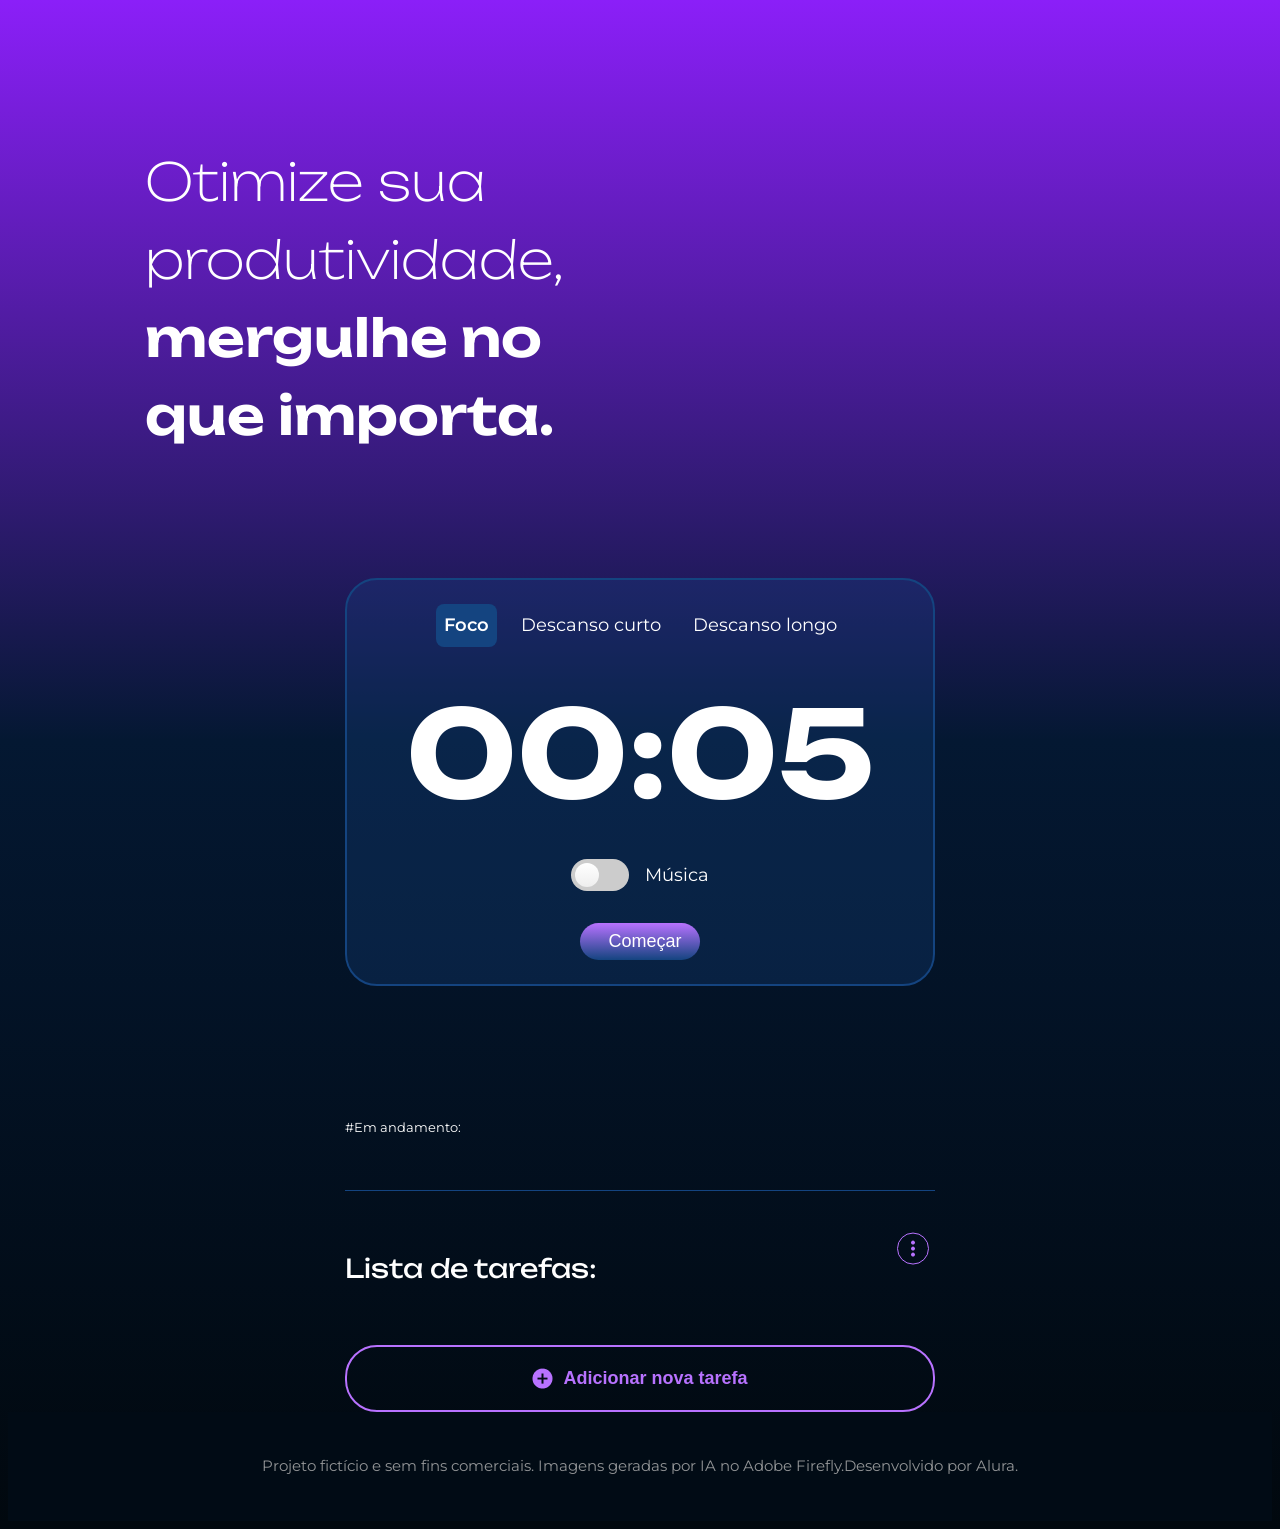
==== commit 370ac183: "Merge 87835e8751ba69a98424e18e7f538999383960df into c22c317eb7e699fe842290350b04b2a71d8196fc" ====
--- a/index.html
+++ b/index.html
@@ -1,186 +1,137 @@
-<!doctype html>
+<!DOCTYPE html>
 <html lang="pt-br" data-contexto="foco">
-  <head>
-    <meta charset="UTF-8" />
-    <meta name="viewport" content="width=device-width, initial-scale=1.0" />
+
+<head>
+    <meta charset="UTF-8">
+    <meta name="viewport" content="width=device-width, initial-scale=1.0">
     <title>Fokus</title>
+    <link rel="shortcut icon" href="./imagens/favicon.ico" type="image/x-icon">
+    <link rel="stylesheet" href="https://cdnjs.cloudflare.com/ajax/libs/meyer-reset/2.0/reset.min.css"
+        integrity="sha512-NmLkDIU1C/C88wi324HBc+S2kLhi08PN5GDeUVVVC/BVt/9Izdsc9SVeVfA1UZbY3sHUlDSyRXhCzHfr6hmPPw=="
+        crossorigin="anonymous" referrerpolicy="no-referrer" />
+    <link rel="preconnect" href="https://fonts.googleapis.com">
+    <link rel="preconnect" href="https://fonts.gstatic.com" crossorigin>
     <link
-      rel="shortcut icon"
-      href="./imagens/favicon.ico"
-      type="image/x-icon"
-    />
-    <link
-      rel="stylesheet"
-      href="https://cdnjs.cloudflare.com/ajax/libs/meyer-reset/2.0/reset.min.css"
-      integrity="sha512-NmLkDIU1C/C88wi324HBc+S2kLhi08PN5GDeUVVVC/BVt/9Izdsc9SVeVfA1UZbY3sHUlDSyRXhCzHfr6hmPPw=="
-      crossorigin="anonymous"
-      referrerpolicy="no-referrer"
-    />
-    <link rel="preconnect" href="https://fonts.googleapis.com" />
-    <link rel="preconnect" href="https://fonts.gstatic.com" crossorigin />
-    <link
-      href="https://fonts.googleapis.com/css2?family=Montserrat:ital,wght@0,100;0,200;0,300;0,400;0,500;0,600;0,700;0,800;0,900;1,100;1,200;1,300;1,400;1,500;1,600;1,700;1,800;1,900&family=Prata&family=Unbounded:wght@200;300;400;500;600;700;800;900&display=swap"
-      rel="stylesheet"
-    />
-    <link rel="stylesheet" href="./styles.css" />
+        href="https://fonts.googleapis.com/css2?family=Montserrat:ital,wght@0,100;0,200;0,300;0,400;0,500;0,600;0,700;0,800;0,900;1,100;1,200;1,300;1,400;1,500;1,600;1,700;1,800;1,900&family=Prata&family=Unbounded:wght@200;300;400;500;600;700;800;900&display=swap"
+        rel="stylesheet">
+    <link rel="stylesheet" href="./styles.css">
     <script src="./script.js" defer></script>
-    <script src="./script-crud.js" defer></script>  
-  </head>
+    <script src="./script-crud.js" defer></script>
+</head>
 
-  <body>
+<body>
     <main class="app">
-      <header class="app__header">
-        <figure class="app__logo-figure">
-          <img class="app__logo-image" src="./imagens/logo.png" alt="" />
-        </figure>
-      </header>
-      
-      <section class="app__section-banner-container">
-        <h1 class="app__title">
-          Otimize sua produtividade,<br />
-          <strong class="app__title-strong">mergulhe no que importa.</strong>
-        </h1>
-        <figure class="app__image-figure">
-          <img class="app__image" src="./imagens/foco.png" alt="" />
-        </figure>
-      </section>
+        <header class="app__header">
+            <figure class="app__logo-figure">
+                <img class="app__logo-image" src="/imagens/logo.png" alt="">
+            </figure>
+        </header>
+        <section class="app__section-banner-container">
+            <h1 class="app__title">
+                Otimize sua produtividade,<br>
+                <strong class="app__title-strong">mergulhe no que importa.</strong>
+            </h1>
+            <figure class="app__image-figure">
+                <img class="app__image" src="/imagens/foco.png" alt="">
+            </figure>
+        </section>
+        <section class="app__section-card-container">
+            <div class="app__card">
+                <ul class="app__card-list">
+                    <li class="app__card-list-item">
+                        <button data-contexto="foco" class="app__card-button app__card-button--foco active">Foco</button>
+                    </li>
+                    <li class="app__card-list-item">
+                        <button data-contexto="short" class="app__card-button app__card-button--curto">Descanso curto</button>
+                    </li>
+                    <li class="app__card-list-item">
+                        <button data-contexto="long" class="app__card-button app__card-button--longo">Descanso longo</button>
+                    </li>
+                </ul>
+                <div id="timer" class="app__card-timer"></div>
+                <ul class="app__card-list">
+                    <li class="app__card-list-item">
+                        <label class="toggle">
+                            <input class="toggle-checkbox" type="checkbox" id="alternar-musica">
+                            <div class="toggle-switch"></div>
+                        </label>
+                    </li>
+                    <li class="app__card-list-item">
+                        <label class="app__card-list-label" for="alternar-musica">
+                            Música
+                        </label>
+                    </li>
+                </ul>
+                <div class="app__card-primary-button-wrapper">
+                    <button id="start-pause" class="app__card-primary-button">
+                        <img class="app__card-primary-butto-icon" src="/imagens/play_arrow.png" alt="">
+                        <span>Começar</span>
+                    </button>
+                </div>
+            </div>
+        </section>
+        <section class="app__section-task-container">
+            <div class="app__section-task-content">
+                <header class="app__section-active-task">
+                    <p class="app__section-active-task-label">#Em andamento:</p>
+                    <p class="app__section-active-task-description"></p>
+                </header>
+                <div class="app__section-task-header">
+                    <h2 class="app__section-tasks-heading">Lista de tarefas:</h2>
+                    <div class="dropdown-container">
+                        <button class="app_button-more">
+                            <img src="/imagens/more.svg" alt="">
+                        </button>
+                        <ul class="app__section-task-header__ul">
+                            <li class="app__section-task-header__li">
+                                <button class="app__section-task-header__li__button" id="btn-remover-concluidas">
+                                    <img src="/imagens/check.svg" alt="">
+                                    Limpar tarefas concluídas
+                                </button>
+                            </li>
+                            <li class="app__section-task-header__li">
+                                <button class="app__section-task-header__li__button" id="btn-remover-todas">
+                                    <img src="/imagens/trash.svg" alt="">
+                                    Limpar todas as tarefas
+                                </button>
+                            </li>
+                        </ul>
+                    </div>
+                </div>
+                <ul class="app__section-task-list"></ul>
+                <form class="app__form-add-task hidden" aria-hidden="true">
+                    <div class="app__form-field">
+                        <label class="app__form-label">
+                            Adicionando tarefa
+                        </label>
+                        <textarea required rows="4" class="app__form-textarea" placeholder="No que você está trabalhando?"></textarea>
+                    </div>
+                    <footer class="app__form-footer">
+                        <button type="button" class="app__form-footer__button app__form-footer__button--delete">
+                            <img src="/imagens/delete.png" alt=""> Deletar
+                        </button>
+                        <div class="splitter"></div>
+                        <button type="button" class="app__form-footer__button app__form-footer__button--cancel">
+                            <img src="/imagens/close.png" alt=""> Cancelar
+                        </button>
+                        <button class="app__form-footer__button app__form-footer__button--confirm">
+                            <img src="/imagens/save.png" alt=""> Salvar
+                        </button>
+                    </footer>
+                </form>
+                <button class="app__button--add-task">
+                    <img src="/imagens/add_circle.png" alt=""> Adicionar nova tarefa
+                </button>
+            </div>
+        </section>
 
-      <section class="app__section-card-container">
-        <div class="app__card">
-          <ul class="app__card-list">
-            <li class="app__card-list-item">
-              <button
-                data-contexto="foco"
-                class="app__card-button app__card-button--foco active"
-              >
-                Foco
-              </button>
-            </li>
-            <li class="app__card-list-item">
-              <button
-                data-contexto="short"
-                class="app__card-button app__card-button--curto"
-              >
-                Descanso curto
-              </button>
-            </li>
-            <li class="app__card-list-item">
-              <button
-                data-contexto="long"
-                class="app__card-button app__card-button--longo"
-              >
-                Descanso longo
-              </button>
-            </li>
-          </ul>
-          <div id="timer" class="app__card-timer"></div>
-          <ul class="app__card-list">
-            <li class="app__card-list-item">
-              <label class="toggle">
-                <input
-                  class="toggle-checkbox"
-                  type="checkbox"
-                  id="alternar-musica"
-                />
-                <div class="toggle-switch"></div>
-              </label>
-            </li>
-            <li class="app__card-list-item">
-              <label class="app__card-list-label" for="alternar-musica">
-                Música
-              </label>
-            </li>
-          </ul>
-          <div class="app__card-primary-button-wrapper">
-            <button id="start-pause" class="app__card-primary-button">
-              <img
-                class="app__card-primary-butto-icon"
-                src="./imagens/play_arrow.png"
-                alt=""
-              />
-              <span>Começar</span>
-            </button>
-          </div>
-        </div>
-      </section>
+        <footer class="app__footer">
+            <p class="app__footer-text">
+                Projeto fictício e sem fins comerciais. Imagens geradas por IA no Adobe Firefly.Desenvolvido por Alura. 
+            </p>
+        </footer>
+    </main>
 
-      <section class="app__section-task-container">
-        <div class="app__section-task-content">
-          <header class="app__section-active-task">
-            <p class="app__section-active-task-label">#Em andamento:</p>
-            <p class="app__section-active-task-description"></p>
-          </header>
-          <div class="app__section-task-header">
-            <h2 class="app__section-tasks-heading">Lista de tarefas:</h2>
-            <div class="dropdown-container">
-              <button class="app_button-more">
-                <img src="/imagens/more.svg" alt="" />
-              </button>
-              <ul class="app__section-task-header__ul">
-                <li class="app__section-task-header__li">
-                  <button
-                    class="app__section-task-header__li__button"
-                    id="btn-remover-concluidas"
-                  >
-                    <img src="/imagens/check.svg" alt="" />
-                    Limpar tarefas concluídas
-                  </button>
-                </li>
-                <li class="app__section-task-header__li">
-                  <button
-                    class="app__section-task-header__li__button"
-                    id="btn-remover-todas"
-                  >
-                    <img src="/imagens/trash.svg" alt="" />
-                    Limpar todas as tarefas
-                  </button>
-                </li>
-              </ul>
-            </div>
-          </div>
-          <ul class="app__section-task-list"></ul>
-          <form class="app__form-add-task hidden" aria-hidden="true">
-            <div class="app__form-field">
-              <label class="app__form-label"> Adicionando tarefa </label>
-              <textarea
-                required
-                rows="4"
-                class="app__form-textarea"
-                placeholder="No que você está trabalhando?"
-              ></textarea>
-            </div>
-            <footer class="app__form-footer">
-              <button
-                type="button"
-                class="app__form-footer__button app__form-footer__button--delete"
-              >
-                <img src="/imagens/delete.png" alt="" /> Deletar
-              </button>
-              <div class="splitter"></div>
-              <button
-                type="button"
-                class="app__form-footer__button app__form-footer__button--cancel"
-              >
-                <img src="/imagens/close.png" alt="" /> Cancelar
-              </button>
-              <button
-                class="app__form-footer__button app__form-footer__button--confirm"
-              >
-                <img src="/imagens/save.png" alt="" /> Salvar
-              </button>
-            </footer>
-          </form>
-          <button class="app__button--add-task">
-            <img src="/imagens/add_circle.png" alt="" /> Adicionar nova tarefa
-          </button>
-        </div>
-      </section>
-      <footer class="app__footer">
-        <p class="app__footer-text">
-          Projeto fictício e sem fins comerciais. Imagens geradas por IA no
-          Adobe Firefly. Desenvolvido por Júlio Reis.
-        </p>
-      </footer>
-    </main>
-  </body>
-</html>
+</body>
+
+</html>
--- a/styles.css
+++ b/styles.css
@@ -40,7 +40,12 @@
     background-repeat: no-repeat;
 }
 
-h1, h2, h3, h4, h5, h6 {
+h1,
+h2,
+h3,
+h4,
+h5,
+h6 {
     font-family: 'Unbounded', cursive;
 }
 
@@ -197,7 +202,8 @@
     transition: background 0.25s;
 }
 
-.toggle-switch:before, .toggle-switch:after {
+.toggle-switch:before,
+.toggle-switch:after {
     content: "";
 }
 
@@ -217,11 +223,11 @@
     background: linear-gradient(to bottom, #fff 0%, #fff 100%);
 }
 
-.toggle-checkbox:checked + .toggle-switch {
+.toggle-checkbox:checked+.toggle-switch {
     background: var(--lils);
 }
 
-.toggle-checkbox:checked + .toggle-switch:before {
+.toggle-checkbox:checked+.toggle-switch:before {
     left: 3rem;
 }
 
@@ -248,7 +254,7 @@
 }
 
 .app__section-task-header__ul:hover,
-.app_button-more:hover ~ .app__section-task-header__ul {
+.app_button-more:hover~.app__section-task-header__ul {
     display: block;
     text-align: right;
     border-radius: 0.8rem;
@@ -275,6 +281,14 @@
 
 /* fim - dropdown */
 
+
+/* Para Tablets */
+@media (max-width: 1024px) and (min-width: 768px) {
+    .app__section-banner-container {
+        width: 48rem;
+    }
+}
+
 /* Para Celulares */
 @media (max-width: 767px) {
     .app__section-banner-container {
@@ -297,6 +311,7 @@
 .hidden {
     display: none;
 }
+
 
 .app__section-task-container {
     display: flex;
@@ -418,7 +433,7 @@
     font-size: 1.8rem;
     font-style: normal;
     font-weight: 600;
-    line-height: 150%; 
+    line-height: 150%;
     font-family: Montserrat;
 }
 
@@ -500,26 +515,4 @@
     color: #e6e6e6;
     opacity: 0.8;
     cursor: not-allowed;
-}
-
-/* Para Tablets */
-@media (max-width: 1024px) and (min-width: 768px) {
-    .app__section-banner-container {
-        width: 48rem;
-    }
-}
-
-/* Para Celulares */
-@media (max-width: 767px) {
-    .app__section-banner-container {
-        width: 32rem;
-    }
-
-    .app__title {
-        font-size: 2.6rem;
-    }
-
-    .app__card-timer {
-        font-size: 6rem;
-    }
-}
+}
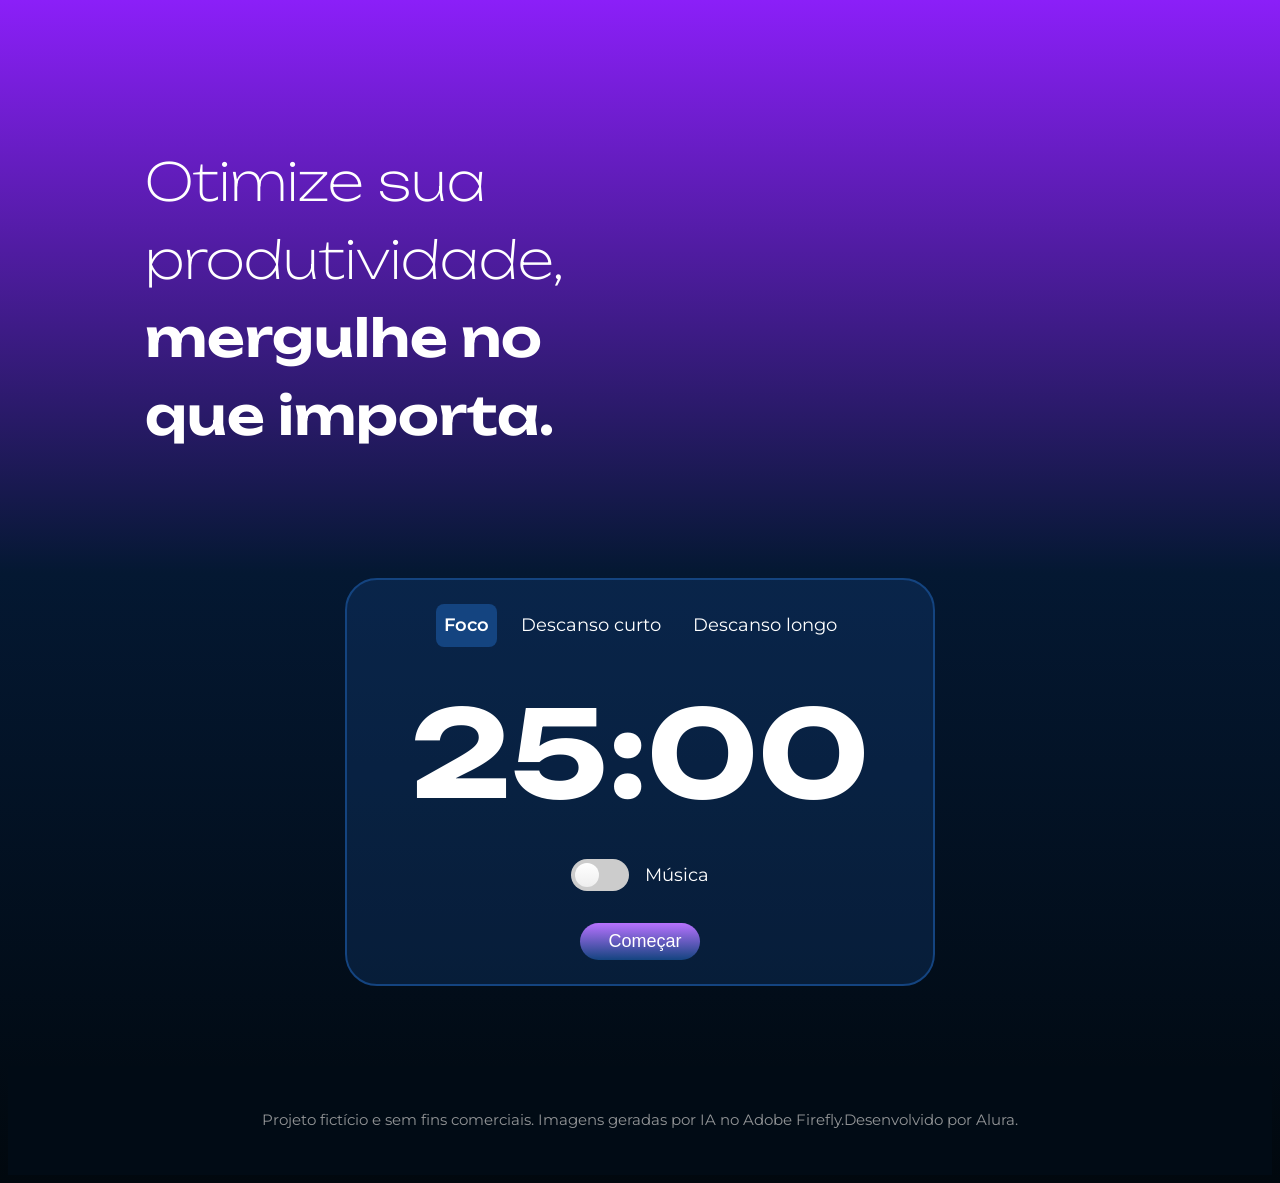
==== commit 6b0b22b1: "Merge 50fc54e3dc1ea2bda5868c11bc405f8e38d73e2e into c22c317eb7e699fe842290350b04b2a71d8196fc" ====
--- a/index.html
+++ b/index.html
@@ -16,7 +16,6 @@
         rel="stylesheet">
     <link rel="stylesheet" href="./styles.css">
     <script src="./script.js" defer></script>
-    <script src="./script-crud.js" defer></script>
 </head>
 
 <body>
@@ -70,60 +69,6 @@
                 </div>
             </div>
         </section>
-        <section class="app__section-task-container">
-            <div class="app__section-task-content">
-                <header class="app__section-active-task">
-                    <p class="app__section-active-task-label">#Em andamento:</p>
-                    <p class="app__section-active-task-description"></p>
-                </header>
-                <div class="app__section-task-header">
-                    <h2 class="app__section-tasks-heading">Lista de tarefas:</h2>
-                    <div class="dropdown-container">
-                        <button class="app_button-more">
-                            <img src="/imagens/more.svg" alt="">
-                        </button>
-                        <ul class="app__section-task-header__ul">
-                            <li class="app__section-task-header__li">
-                                <button class="app__section-task-header__li__button" id="btn-remover-concluidas">
-                                    <img src="/imagens/check.svg" alt="">
-                                    Limpar tarefas concluídas
-                                </button>
-                            </li>
-                            <li class="app__section-task-header__li">
-                                <button class="app__section-task-header__li__button" id="btn-remover-todas">
-                                    <img src="/imagens/trash.svg" alt="">
-                                    Limpar todas as tarefas
-                                </button>
-                            </li>
-                        </ul>
-                    </div>
-                </div>
-                <ul class="app__section-task-list"></ul>
-                <form class="app__form-add-task hidden" aria-hidden="true">
-                    <div class="app__form-field">
-                        <label class="app__form-label">
-                            Adicionando tarefa
-                        </label>
-                        <textarea required rows="4" class="app__form-textarea" placeholder="No que você está trabalhando?"></textarea>
-                    </div>
-                    <footer class="app__form-footer">
-                        <button type="button" class="app__form-footer__button app__form-footer__button--delete">
-                            <img src="/imagens/delete.png" alt=""> Deletar
-                        </button>
-                        <div class="splitter"></div>
-                        <button type="button" class="app__form-footer__button app__form-footer__button--cancel">
-                            <img src="/imagens/close.png" alt=""> Cancelar
-                        </button>
-                        <button class="app__form-footer__button app__form-footer__button--confirm">
-                            <img src="/imagens/save.png" alt=""> Salvar
-                        </button>
-                    </footer>
-                </form>
-                <button class="app__button--add-task">
-                    <img src="/imagens/add_circle.png" alt=""> Adicionar nova tarefa
-                </button>
-            </div>
-        </section>
 
         <footer class="app__footer">
             <p class="app__footer-text">
